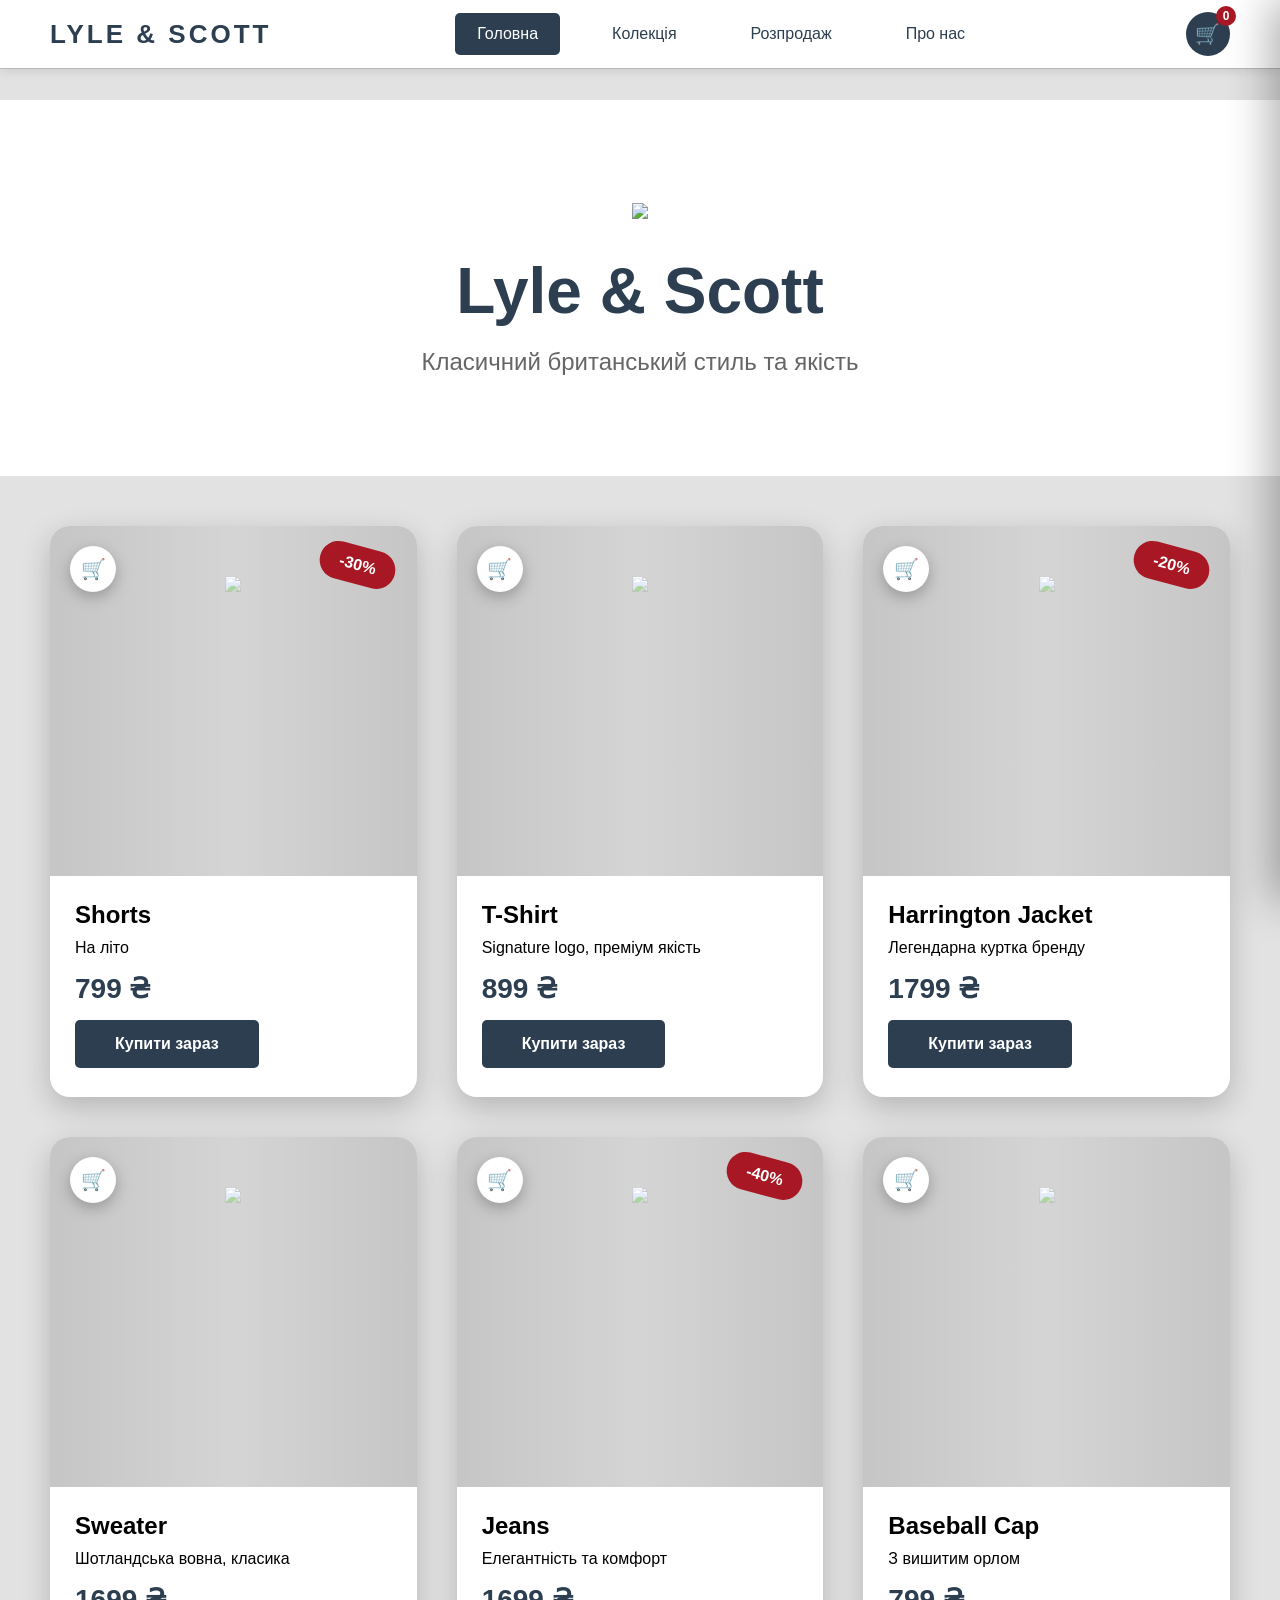
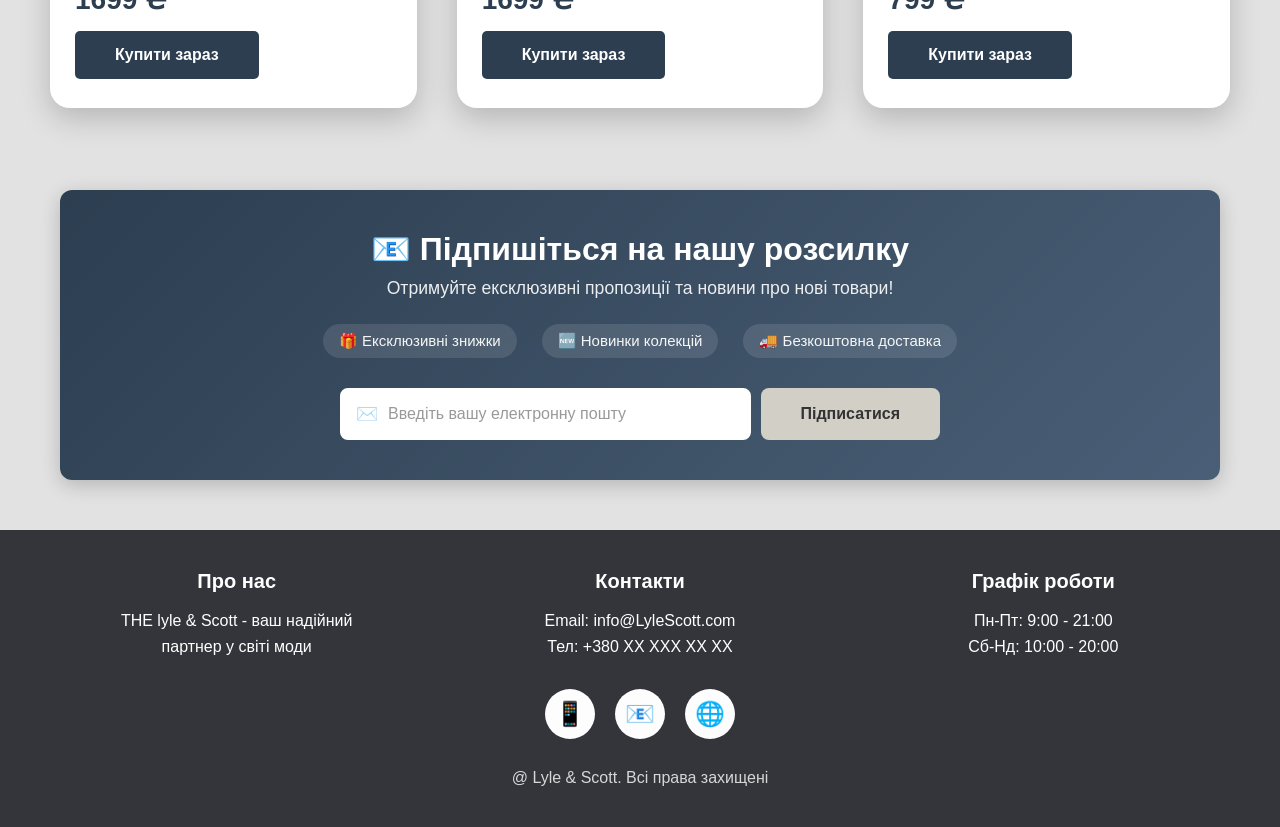
==== index.html @ c0ce33b6 "main" ====
<!DOCTYPE html>
<html lang="uk">
<head>
<link rel="stylesheet" href="style.css">
    <meta charset="UTF-8">
    <meta name="viewport" content="width=device-width, initial-scale=1.0">
    <title>Lyle & Scott </title>
   
    
</head>
<body>
    <header>
        <div class="logo">Lyle & Scott </div>
        <nav>
           <a href="index.html">Головна</a>
            <a href="kolektsiya.html">Колекція</a>
            <a href="">Розпродаж</a>
            <a href="about.html">Про нас</a>
        </nav>
    </header>

    <section class="hero">
        <h1> <img src="https://www.logo.wine/a/logo/Lyle_%26_Scott/Lyle_%26_Scott-Logo.wine.svg" width="250px"></h1>
        <h1> Lyle & Scott </h1>
        <p>Класичний британський стиль та якість</p>
    </section>

    <section class="products" id="products">
        <div class="product-card">
            <div class="sale-badge">-30%</div>
            <div class="product-image"><img src="https://learn.logikaschool.com/uploads/student/3129410/6921c8c42c82b.png" height="250px"></div>
            <div class="product-info">
                <h3>Shorts</h3>
                <p>На літо </p>
                <div class="price">799 ₴</div>
                <a href="#buy" class="buy-button"><span>Купити зараз</span></a>
            </div>
        </div>

        <div class="product-card">
            <div class="product-image"><img src="https://learn.logikaschool.com/uploads/student/3129410/69189aaab163e.png" height="250px"></div>
            <div class="product-info">
                <h3>T-Shirt</h3>
                <p>Signature logo, преміум якість</p>
                <div class="price">899 ₴</div>
                <a href="#buy" class="buy-button"><span>Купити зараз</span></a>
            </div>
        </div>
        
        <div class="product-card">
            <div class="sale-badge">-20%</div>
            <div class="product-image"><img src="https://learn.logikaschool.com/uploads/student/3129410/69188cf197e52.png" height="250px"></div>
            <div class="product-info">
                <h3>Harrington Jacket</h3>
                <p>Легендарна куртка бренду</p>
                <div class="price">1799 ₴</div>
                <a href="#buy" class="buy-button"><span>Купити зараз</span></a>
            </div>
        </div>

        <div class="product-card">
            <div class="product-image"><img src="https://learn.logikaschool.com/uploads/student/3129410/691899c34a698.png"height="250px"></div>
            <div class="product-info">
                <h3>Sweater</h3>
                <p>Шотландська вовна, класика</p>
                <div class="price">1699 ₴</div>
                <a href="#buy" class="buy-button"><span>Купити зараз</span></a>
            </div>
        </div>

        <div class="product-card">
            <div class="sale-badge">-40%</div>
            <div class="product-image"><img src="https://learn.logikaschool.com/uploads/student/3129410/6921c7380cd39.png" height="250px"></div>
            <div class="product-info">
                <h3>Jeans</h3>
                <p>Елегантність та комфорт</p>
                <div class="price">1699 ₴</div>
                <a href="#buy" class="buy-button"><span>Купити зараз</span></a>
            </div>
        </div>

        <div class="product-card">
            <div class="product-image"><img src="https://learn.logikaschool.com/uploads/student/3129410/690f5da8a2d4a.png" height="250px"></div>
            <div class="product-info">
                <h3>Baseball Cap</h3>
                <p>З вишитим орлом</p>
                <div class="price">799 ₴</div>
                <a href="#buy" class="buy-button"><span>Купити зараз</span></a>
            </div>
        </div>
    </section>
<section class="email-subscription">
        <form class="subscription-form" method="POST" action="#">
            <h2>📧 Підпишіться на нашу розсилку</h2>
            <p>Отримуйте ексклюзивні пропозиції та новини про нові товари!</p>
            <div class="form-group">
                <input 
                    type="email" 
                    name="email" 
                    placeholder="Введіть вашу електронну пошту" 
                    required
                    pattern="[a-z0-9._%+-]+@[a-z0-9.-]+\.[a-z]{2,}$"
                    title="Введіть коректну email адресу">
                <button type="submit">Підписатися</button>
            </div>
        </form>
    </section>
    <footer>
        <div class="footer-content">
            <div class="footer-section">
                <h4>Про нас</h4>
                <p>THE lyle & Scott - ваш надійний<br>партнер у світі моди</p>
            </div>
            <div class="footer-section">
                <h4>Контакти</h4>
                <p>Email: info@LyleScott.com<br>Тел: +380 XX XXX XX XX</p>
            </div>
            <div class="footer-section">
                <h4>Графік роботи</h4>
                <p>Пн-Пт: 9:00 - 21:00<br>Сб-Нд: 10:00 - 20:00</p>
            </div>
        </div>
        <div class="social-icons">
            <a href="#" class="social-icon">📱</a>
            <a href="#" class="social-icon">📧</a>
            <a href="#" class="social-icon">🌐</a>
        </div>
        <p style="margin-top: 30px; opacity: 0.8;">@ Lyle & Scott. Всі права захищені</p>
    </footer>

    <script src="script.js" defer></script>
</body>
</html>
---- style.css ----
* {
            margin: 0;
            padding: 0;
            box-sizing: border-box;
        }

        body {
            font-family: 'Arial', sans-serif;
            background: #e2e2e2;
            min-height: 100vh;
            overflow-x: hidden;
        }

        header {
            display: flex;
            justify-content: space-between;
            align-items: center;
            padding: 20px 50px;
            background: #ffffff;
            border-bottom: 1px solid #b9b8b8;
            position: fixed;
            width: 100%;
            top: 0;
            z-index: 1000;
            box-shadow: 0 2px 10px rgba(0, 0, 0, 0.1);
            transition: all 0.3s ease;
        }

        header:hover {
            box-shadow: 0 4px 20px rgba(0, 0, 0, 0.15);
        }

        .logo {
            font-size: 32px;
            font-weight: bold;
            color: #2c3e50;
            text-transform: uppercase;
            letter-spacing: 3px;
            transition: all 0.3s ease;
        }

        .logo:hover {
            transform: scale(1.05);
            color: #1a252f;
        }

        /* Navigation */
        nav {
            display: flex;
            gap: 30px;
        }

        nav a {
            color: #2c3e50;
            text-decoration: none;
            font-size: 16px;
            padding: 10px 20px;
            border: 2px solid transparent;
            border-radius: 5px;
            transition: all 0.3s ease;
            position: relative;
        }

        nav a:hover {
            color: #000;
            background: #f0f0f0;
            border-color: #2c3e50;
            transform: translateY(-2px);
        }

        .hero {
            margin-top: 100px;
            padding: 60px 50px;
            text-align: center;
            color: #2c3e50;
            background: #ffffff;
        }

        .hero h1 {
            font-size: 64px;
            margin-bottom: 20px;
            animation: fadeInDown 1s ease;
        }

        .hero p {
            font-size: 24px;
            margin-bottom: 40px;
            color: #666;
            animation: fadeInUp 1s ease 0.3s backwards;
        }

        @keyframes fadeInDown {
            from {
                opacity: 0;
                transform: translateY(-50px);
            }
            to {
                opacity: 1;
                transform: translateY(0);
            }
        }

        @keyframes fadeInUp {
            from {
                opacity: 0;
                transform: translateY(50px);
            }
            to {
                opacity: 1;
                transform: translateY(0);
            }
        }

        /* Products Grid */
        .products {
            display: grid;
            grid-template-columns: repeat(auto-fit, minmax(300px, 1fr));
            gap: 40px;
            padding: 50px;
            max-width: 1400px;
            margin: 0 auto;
        }

        .product-card {
            background: white;
            border-radius: 20px;
            overflow: hidden;
            box-shadow: 0 10px 30px rgba(0, 0, 0, 0.2);
            transition: all 0.5s cubic-bezier(0.175, 0.885, 0.32, 1.275);
            position: relative;
        }

        .product-card:hover {
            transform: translateY(-20px) scale(1.05);
            box-shadow: 0 20px 50px rgba(0, 0, 0, 0.4);
        }

        .product-image {
            width: 100%;
            height: 350px;
            background: #acaaaa;
            display: flex;
            align-items: center;
            justify-content: center;
            font-size: 100px;
            transition: all 0.5s ease;
            position: relative;
            overflow: hidden;
        }

        .product-card:hover .product-image {
            transform: scale(1.05);
            background: #686262;
        }

        .product-image::after {
            content: '';
            position: absolute;
            top: -50%;
            left: -50%;
            width: 200%;
            height: 200%;
            background: linear-gradient(45deg, transparent, rgba(255, 255, 255, 0.5), transparent);
            transform: rotate(45deg);
            transition: all 0.6s ease;
        }

        .product-card:hover .product-image::after {
            left: 100%;
        }

        .product-info {
            padding: 25px;
            color: #000000;
        }

        .product-info h3 {
            font-size: 24px;
            margin-bottom: 10px;
            transition: all 0.3s ease;
        }

        .product-card:hover .product-info h3 {
            color: #3c4465;
            transform: translateX(10px);
        }

        .product-info p {
            color: #000000;
            margin-bottom: 15px;
            transition: all 0.3s ease 0.1s;
        }

        .product-card:hover .product-info p {
            transform: translateX(10px);
        }

        .price {
            font-size: 28px;
            font-weight: bold;
            color: #2c3e50;
            margin-bottom: 15px;
            transition: all 0.3s ease 0.2s;
        }

        .product-card:hover .price {
            transform: translateX(10px) scale(1.1);
            color: #232644;
        }

        .buy-button {
            display: inline-block;
            padding: 15px 40px;
            background: #2c3e50;
            color: white;
            text-decoration: none;
            border-radius: 5px;
            font-weight: bold;
            transition: all 0.4s ease;
            position: relative;
            overflow: hidden;
        }

        .buy-button::before {
            content: '';
            position: absolute;
            top: 0;
            left: -100%;
            width: 100%;
            height: 100%;
            background: #282940;
            transition: all 0.4s ease;
        }

        .buy-button:hover::before {
            left: 0;
        }

        .buy-button span {
            position: relative;
            z-index: 1;
        }

        .buy-button:hover {
            transform: translateY(-3px);
            box-shadow: 0 10px 25px rgba(0, 0, 0, 0.2);
        }

        /* Sale Badge */
        .sale-badge {
            position: absolute;
            top: 20px;
            right: 20px;
            background: #a81824;
            color: white;
            padding: 10px 20px;
            border-radius: 25px;
            font-weight: bold;
            transform: rotate(15deg);
            transition: all 0.3s ease;
            z-index: 10;
        }

        .product-card:hover .sale-badge {
            transform: rotate(0deg) scale(1.2);
        }

        footer {
            background: #34353a;
            color: white;
            padding: 40px 50px;
            text-align: center;
            margin-top: 50px;
            transition: all 0.3s ease;
        }

        footer:hover {
            background: #2d353c;
        }

        .footer-content {
            display: flex;
            justify-content: space-around;
            flex-wrap: wrap;
            gap: 30px;
            margin-bottom: 30px;
        }

        .footer-section {
            transition: all 0.3s ease;
        }

        .footer-section:hover {
            transform: translateY(-5px);
        }

        .footer-section h4 {
            margin-bottom: 15px;
            font-size: 20px;
        }

        .social-icons {
            display: flex;
            gap: 20px;
            justify-content: center;
            margin-top: 20px;
        }

        .social-icon {
            width: 50px;
            height: 50px;
            background: rgb(253, 253, 253);
            border-radius: 50%;
            display: flex;
            align-items: center;
            justify-content: center;
            color: #ffffff;
            font-size: 24px;
            transition: all 0.4s ease;
            text-decoration: none;
        }

        .social-icon:hover {
            transform: translateY(-10px) rotate(360deg);
            box-shadow: 0 10px 25px rgba(0, 0, 0, 0.2);
            background: rgb(255, 255, 255);
            color: white;
        }

        @media (max-width: 768px) {
            header {
                padding: 15px 20px;
                flex-direction: column;
                gap: 15px;
            }

            nav {
                flex-direction: column;
                gap: 10px;
            }

            .hero h1 {
                font-size: 36px;
            }

            .hero p {
                font-size: 18px;
            }

            .products {
                grid-template-columns: 1fr;
                padding: 20px;
            }
        }

        .email-subscription {
            max-width: 1200px;
            margin: 2rem auto;
            padding: 0 20px;
        }

        .subscription-form {
            background: linear-gradient(135deg, #b1b2b4 0%, #acaaaa 100%);
            padding: 40px;
            border-radius: 12px;
            box-shadow: 0 5px 20px rgba(0,0,0,0.2);
            text-align: center;
            color: white;
        }

        .subscription-form h2 {
            font-size: 2rem;
            margin-bottom: 10px;
        }

        .subscription-form p {
            margin-bottom: 25px;
            font-size: 1.1rem;
            opacity: 0.9;
        }

        .form-group {
            max-width: 600px;
            margin: 0 auto;
            display: flex;
            gap: 10px;
            flex-wrap: wrap;
            justify-content: center;
        }

        .form-group input[type="email"] {
            flex: 1;
            min-width: 250px;
            padding: 15px 20px;
            border: 2px solid white;
            border-radius: 8px;
            font-size: 1rem;
            outline: none;
            transition: all 0.3s;
        }

        .form-group input[type="email"]:focus {
            border-color: #969594;
            box-shadow: 0 0 0 3px rgba(255, 215, 0, 0.3);
        }

        .form-group input[type="email"]::placeholder {
            color: #999;
        }

        .form-group button {
            padding: 15px 40px;
            background: #d1cfc6;
            color: #333;
            border: none;
            border-radius: 8px;
            font-size: 1rem;
            font-weight: bold;
            cursor: pointer;
            transition: all 0.3s;
        }

        .form-group button:hover {
            background: #85857a;
            transform: translateY(-2px);
            box-shadow: 0 5px 15px rgba(0,0,0,0.2);
        }

        .form-group button:active {
            transform: translateY(0);
        }
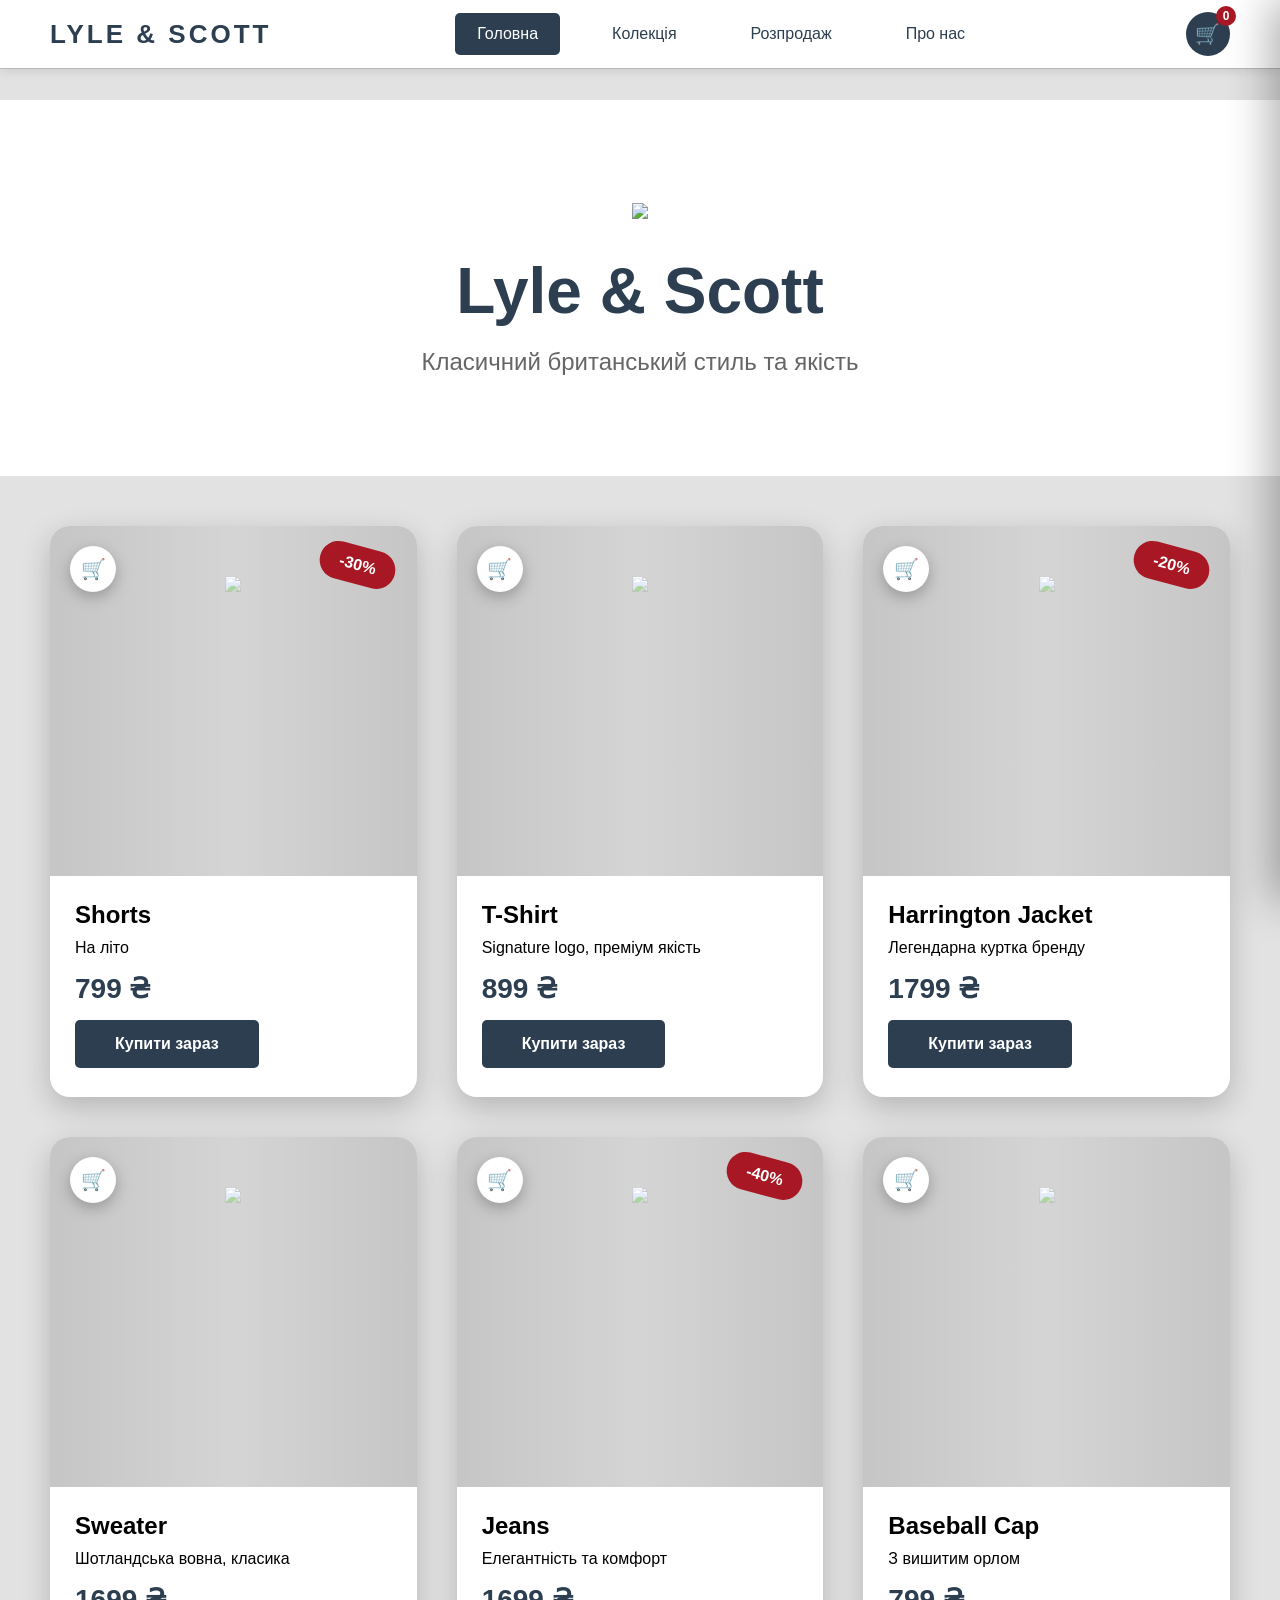
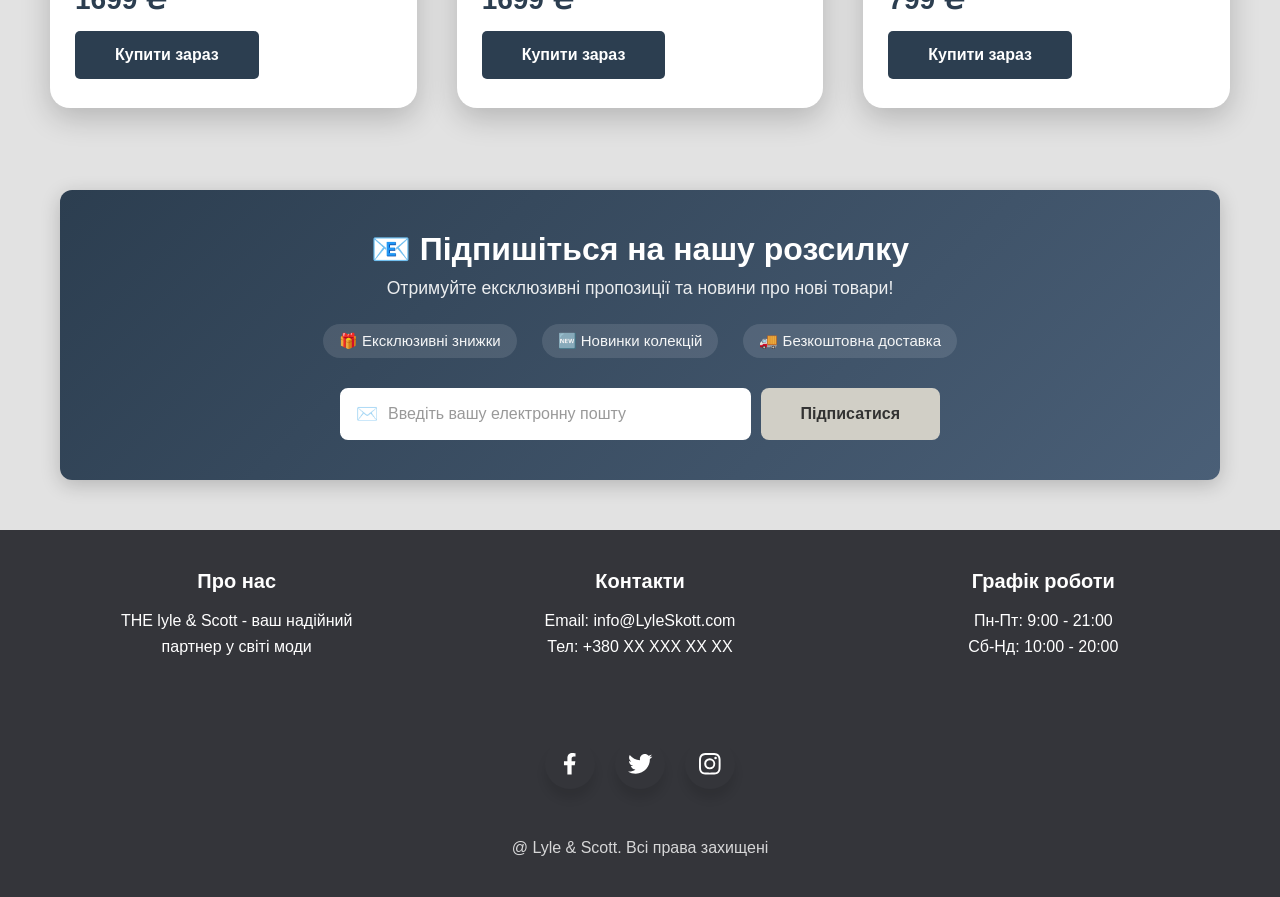
==== commit f81af49a: "petuh" ====
--- a/index.html
+++ b/index.html
@@ -113,18 +113,34 @@
             </div>
             <div class="footer-section">
                 <h4>Контакти</h4>
-                <p>Email: info@LyleScott.com<br>Тел: +380 XX XXX XX XX</p>
+                <p>Email: info@LyleSkott.com<br>Тел: +380 XX XXX XX XX</p>
             </div>
             <div class="footer-section">
                 <h4>Графік роботи</h4>
                 <p>Пн-Пт: 9:00 - 21:00<br>Сб-Нд: 10:00 - 20:00</p>
             </div>
         </div>
-        <div class="social-icons">
-            <a href="#" class="social-icon">📱</a>
-            <a href="#" class="social-icon">📧</a>
-            <a href="#" class="social-icon">🌐</a>
-        </div>
+        <!-- From Uiverse.io by david-mohseni -->
+        <ul class="wrapper">
+            <li class="icon facebook">
+                <span class="tooltip">Facebook</span>
+                <svg viewBox="0 0 320 512" height="1.2em" fill="currentColor" xmlns="http://www.w3.org/2000/svg">
+                    <path d="M279.14 288l14.22-92.66h-88.91v-60.13c0-25.35 12.42-50.06 52.24-50.06h40.42V6.26S260.43 0 225.36 0c-73.22 0-121.08 44.38-121.08 124.72v70.62H22.89V288h81.39v224h100.17V288z"></path>
+                </svg>
+            </li>
+            <li class="icon twitter">
+                <span class="tooltip">Twitter</span>
+                <svg height="1.8em" fill="currentColor" viewBox="0 0 48 48" xmlns="http://www.w3.org/2000/svg" class="twitter">
+                    <path d="M42,12.429c-1.323,0.586-2.746,0.977-4.247,1.162c1.526-0.906,2.7-2.351,3.251-4.058c-1.428,0.837-3.01,1.452-4.693,1.776C34.967,9.884,33.05,9,30.926,9c-4.08,0-7.387,3.278-7.387,7.32c0,0.572,0.067,1.129,0.193,1.67c-6.138-0.308-11.582-3.226-15.224-7.654c-0.64,1.082-1,2.349-1,3.686c0,2.541,1.301,4.778,3.285,6.096c-1.211-0.037-2.351-0.374-3.349-0.914c0,0.022,0,0.055,0,0.086c0,3.551,2.547,6.508,5.923,7.181c-0.617,0.169-1.269,0.263-1.941,0.263c-0.477,0-0.942-0.054-1.392-0.135c0.94,2.902,3.667,5.023,6.898,5.086c-2.528,1.96-5.712,3.134-9.174,3.134c-0.598,0-1.183-0.034-1.761-0.104C9.268,36.786,13.152,38,17.321,38c13.585,0,21.017-11.156,21.017-20.834c0-0.317-0.01-0.633-0.025-0.945C39.763,15.197,41.013,13.905,42,12.429"></path>
+                </svg>
+            </li>
+            <li class="icon instagram">
+                <span class="tooltip">Instagram</span>
+                <svg xmlns="http://www.w3.org/2000/svg" height="1.2em" fill="currentColor" class="bi bi-instagram" viewBox="0 0 16 16">
+                    <path d="M8 0C5.829 0 5.556.01 4.703.048 3.85.088 3.269.222 2.76.42a3.917 3.917 0 0 0-1.417.923A3.927 3.927 0 0 0 .42 2.76C.222 3.268.087 3.85.048 4.7.01 5.555 0 5.827 0 8.001c0 2.172.01 2.444.048 3.297.04.852.174 1.433.372 1.942.205.526.478.972.923 1.417.444.445.89.719 1.416.923.51.198 1.09.333 1.942.372C5.555 15.99 5.827 16 8 16s2.444-.01 3.298-.048c.851-.04 1.434-.174 1.943-.372a3.916 3.916 0 0 0 1.416-.923c.445-.445.718-.891.923-1.417.197-.509.332-1.09.372-1.942C15.99 10.445 16 10.173 16 8s-.01-2.445-.048-3.299c-.04-.851-.175-1.433-.372-1.941a3.926 3.926 0 0 0-.923-1.417A3.911 3.911 0 0 0 13.24.42c-.51-.198-1.092-.333-1.943-.372C10.443.01 10.172 0 7.998 0h.003zm-.717 1.442h.718c2.136 0 2.389.007 3.232.046.78.035 1.204.166 1.486.275.373.145.64.319.92.599.28.28.453.546.598.92.11.281.24.705.275 1.485.039.843.047 1.096.047 3.231s-.008 2.389-.047 3.232c-.035.78-.166 1.203-.275 1.485a2.47 2.47 0 0 1-.599.919c-.28.28-.546.453-.92.598-.28.11-.704.24-1.485.276-.843.038-1.096.047-3.232.047s-2.39-.009-3.233-.047c-.78-.036-1.203-.166-1.485-.276a2.478 2.478 0 0 1-.92-.598 2.48 2.48 0 0 1-.6-.92c-.109-.281-.24-.705-.275-1.485-.038-.843-.046-1.096-.046-3.233 0-2.136.008-2.388.046-3.231.036-.78.166-1.204.276-1.486.145-.373.319-.64.599-.92.28-.28.546-.453.92-.598.282-.11.705-.24 1.485-.276.738-.034 1.024-.044 2.515-.045v.002zm4.988 1.328a.96.96 0 1 0 0 1.92.96.96 0 0 0 0-1.92zm-4.27 1.122a4.109 4.109 0 1 0 0 8.217 4.109 4.109 0 0 0 0-8.217zm0 1.441a2.667 2.667 0 1 1 0 5.334 2.667 2.667 0 0 1 0-5.334z"></path>
+                </svg>
+            </li>
+        </ul>
         <p style="margin-top: 30px; opacity: 0.8;">@ Lyle & Scott. Всі права захищені</p>
     </footer>
 
--- a/style.css
+++ b/style.css
@@ -429,3 +429,100 @@
         .form-group button:active {
             transform: translateY(0);
         }
+
+        /* Фото товару без фону (multiply прибирає білу підкладку) */
+        .product-image img.no-bg {
+            width: 100%;
+            height: 100%;
+            object-fit: contain;
+            mix-blend-mode: multiply;
+            padding: 20px;
+            box-sizing: border-box;
+        }
+
+        /* From Uiverse.io by david-mohseni */
+        .wrapper {
+            display: inline-flex;
+            list-style: none;
+            height: 120px;
+            width: 100%;
+            padding-top: 40px;
+            font-family: "Poppins", sans-serif;
+            justify-content: center;
+        }
+
+        .wrapper .icon {
+            position: relative;
+            background:34353a;
+            border-radius: 50%;
+            margin: 10px;
+            width: 50px;
+            height: 50px;
+            font-size: 18px;
+            display: flex;
+            justify-content: center;
+            align-items: center;
+            flex-direction: column;
+            box-shadow: 0 10px 10px rgba(0, 0, 0, 0.1);
+            cursor: pointer;
+            transition: all 0.2s cubic-bezier(0.68, -0.55, 0.265, 1.55);
+        }
+
+        .wrapper .tooltip {
+            position: absolute;
+            top: 0;
+            font-size: 14px;
+            background: #fff;
+            color: #333;
+            padding: 5px 8px;
+            border-radius: 5px;
+            box-shadow: 0 10px 10px rgba(0, 0, 0, 0.1);
+            opacity: 0;
+            pointer-events: none;
+            transition: all 0.3s cubic-bezier(0.68, -0.55, 0.265, 1.55);
+        }
+
+        .wrapper .tooltip::before {
+            position: absolute;
+            content: "";
+            height: 8px;
+            width: 8px;
+            background: #fff;
+            bottom: -3px;
+            left: 50%;
+            transform: translate(-50%) rotate(45deg);
+            transition: all 0.3s cubic-bezier(0.68, -0.55, 0.265, 1.55);
+        }
+
+        .wrapper .icon:hover .tooltip {
+            top: -45px;
+            opacity: 1;
+            visibility: visible;
+            pointer-events: auto;
+        }
+
+        .wrapper .icon:hover span,
+        .wrapper .icon:hover .tooltip {
+            text-shadow: 0px -1px 0px rgba(0, 0, 0, 0.1);
+        }
+
+        .wrapper .facebook:hover,
+        .wrapper .facebook:hover .tooltip,
+        .wrapper .facebook:hover .tooltip::before {
+            background: #1877f2;
+            color: #fff;
+        }
+
+        .wrapper .twitter:hover,
+        .wrapper .twitter:hover .tooltip,
+        .wrapper .twitter:hover .tooltip::before {
+            background: #1da1f2;
+            color: #fff;
+        }
+
+        .wrapper .instagram:hover,
+        .wrapper .instagram:hover .tooltip,
+        .wrapper .instagram:hover .tooltip::before {
+            background: #e4405f;
+            color: #fff;
+        }
